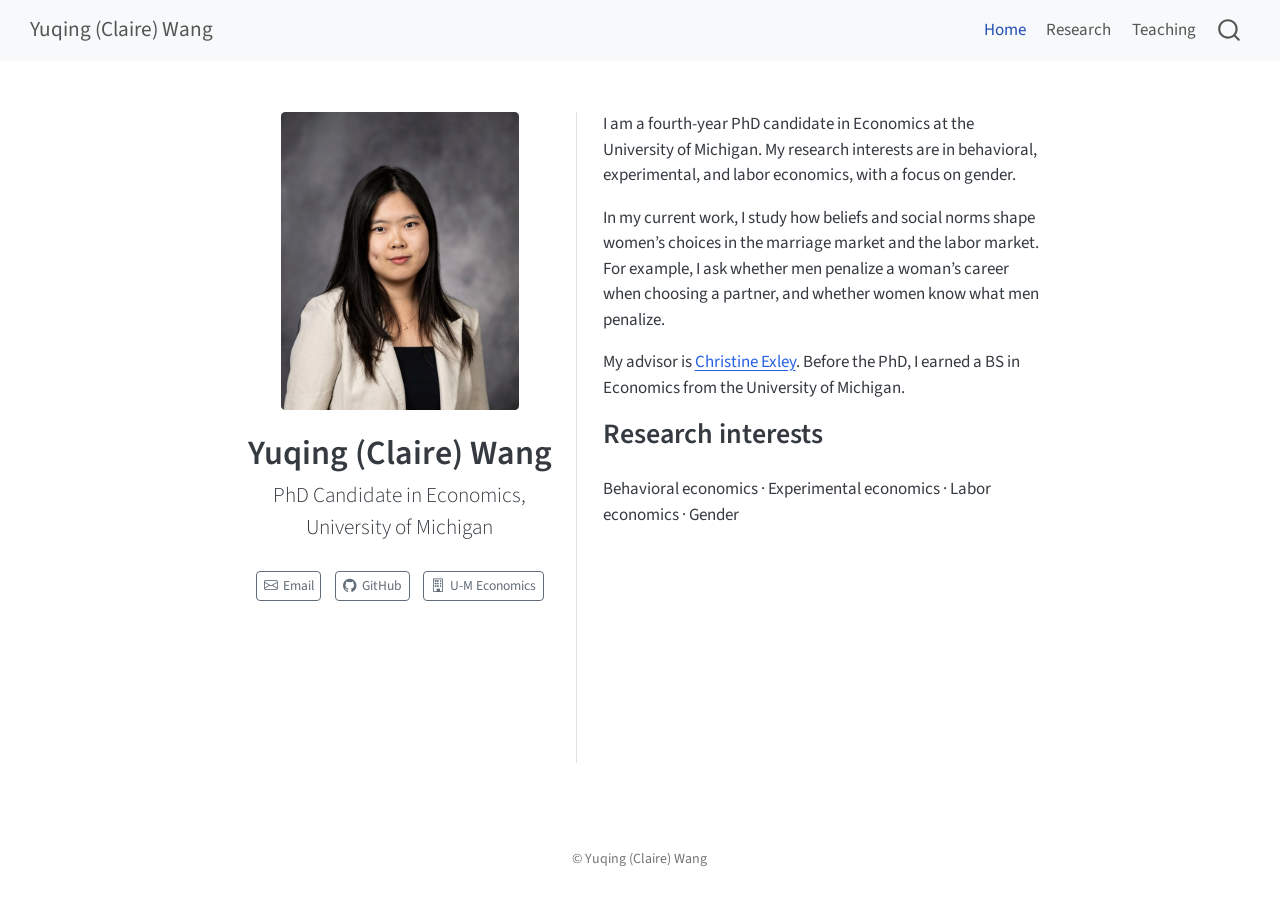
==== index.html @ 2bb02697 "Add files via upload" ====
<!DOCTYPE html>
<html xmlns="http://www.w3.org/1999/xhtml" lang="en" xml:lang="en"><head>

<meta charset="utf-8">
<meta name="generator" content="quarto-1.6.42">

<meta name="viewport" content="width=device-width, initial-scale=1.0, user-scalable=yes">


<title>Yuqing (Claire) Wang</title>
<style>
code{white-space: pre-wrap;}
span.smallcaps{font-variant: small-caps;}
div.columns{display: flex; gap: min(4vw, 1.5em);}
div.column{flex: auto; overflow-x: auto;}
div.hanging-indent{margin-left: 1.5em; text-indent: -1.5em;}
ul.task-list{list-style: none;}
ul.task-list li input[type="checkbox"] {
  width: 0.8em;
  margin: 0 0.8em 0.2em -1em; /* quarto-specific, see https://github.com/quarto-dev/quarto-cli/issues/4556 */ 
  vertical-align: middle;
}
</style>


<script src="site_libs/quarto-nav/quarto-nav.js"></script>
<script src="site_libs/quarto-nav/headroom.min.js"></script>
<script src="site_libs/clipboard/clipboard.min.js"></script>
<script src="site_libs/quarto-search/autocomplete.umd.js"></script>
<script src="site_libs/quarto-search/fuse.min.js"></script>
<script src="site_libs/quarto-search/quarto-search.js"></script>
<meta name="quarto:offset" content="./">
<script src="site_libs/quarto-html/quarto.js"></script>
<script src="site_libs/quarto-html/popper.min.js"></script>
<script src="site_libs/quarto-html/tippy.umd.min.js"></script>
<link href="site_libs/quarto-html/tippy.css" rel="stylesheet">
<link href="site_libs/quarto-html/quarto-syntax-highlighting-2f5df379a58b258e96c21c0638c20c03.css" rel="stylesheet" id="quarto-text-highlighting-styles">
<script src="site_libs/bootstrap/bootstrap.min.js"></script>
<link href="site_libs/bootstrap/bootstrap-icons.css" rel="stylesheet">
<link href="site_libs/bootstrap/bootstrap-cd44fd3e53c30198a9d5859ced34e4b1.min.css" rel="stylesheet" append-hash="true" id="quarto-bootstrap" data-mode="light">
<script id="quarto-search-options" type="application/json">{
  "location": "navbar",
  "copy-button": false,
  "collapse-after": 3,
  "panel-placement": "end",
  "type": "overlay",
  "limit": 50,
  "keyboard-shortcut": [
    "f",
    "/",
    "s"
  ],
  "show-item-context": false,
  "language": {
    "search-no-results-text": "No results",
    "search-matching-documents-text": "matching documents",
    "search-copy-link-title": "Copy link to search",
    "search-hide-matches-text": "Hide additional matches",
    "search-more-match-text": "more match in this document",
    "search-more-matches-text": "more matches in this document",
    "search-clear-button-title": "Clear",
    "search-text-placeholder": "",
    "search-detached-cancel-button-title": "Cancel",
    "search-submit-button-title": "Submit",
    "search-label": "Search"
  }
}</script>


<link rel="stylesheet" href="styles.css">
</head>

<body class="nav-fixed fullcontent">

<div id="quarto-search-results"></div>
  <header id="quarto-header" class="headroom fixed-top">
    <nav class="navbar navbar-expand-lg " data-bs-theme="dark">
      <div class="navbar-container container-fluid">
      <div class="navbar-brand-container mx-auto">
    <a class="navbar-brand" href="./index.html">
    <span class="navbar-title">Yuqing (Claire) Wang</span>
    </a>
  </div>
            <div id="quarto-search" class="" title="Search"></div>
          <button class="navbar-toggler" type="button" data-bs-toggle="collapse" data-bs-target="#navbarCollapse" aria-controls="navbarCollapse" role="menu" aria-expanded="false" aria-label="Toggle navigation" onclick="if (window.quartoToggleHeadroom) { window.quartoToggleHeadroom(); }">
  <span class="navbar-toggler-icon"></span>
</button>
          <div class="collapse navbar-collapse" id="navbarCollapse">
            <ul class="navbar-nav navbar-nav-scroll ms-auto">
  <li class="nav-item">
    <a class="nav-link active" href="./index.html" aria-current="page"> 
<span class="menu-text">Home</span></a>
  </li>  
  <li class="nav-item">
    <a class="nav-link" href="./research.html"> 
<span class="menu-text">Research</span></a>
  </li>  
  <li class="nav-item">
    <a class="nav-link" href="./teaching.html"> 
<span class="menu-text">Teaching</span></a>
  </li>  
</ul>
          </div> <!-- /navcollapse -->
            <div class="quarto-navbar-tools">
</div>
      </div> <!-- /container-fluid -->
    </nav>
</header>
<!-- content -->
<div id="quarto-content" class="quarto-container page-columns page-rows-contents page-layout-article page-navbar">
<!-- sidebar -->
<!-- margin-sidebar -->
    
<!-- main -->
<div class="quarto-about-trestles">
  <div class="about-entity">
    <img src="profile.jpg" class="about-image
  rounded " style="width: 14em;">
<header id="title-block-header" class="quarto-title-block default">
<div class="quarto-title">
<h1 class="title">Yuqing (Claire) Wang</h1>
<p class="subtitle lead">PhD Candidate in Economics, University of Michigan</p>
</div>
<div class="quarto-title-meta">
  </div>
</header>
    <div class="about-links">
  <a href="mailto:yuqinw@umich.edu" class="about-link" rel="" target="">
    <i class="bi bi-envelope"></i>
     <span class="about-link-text">Email</span>
  </a>
  <a href="https://github.com/yuqinwUM" class="about-link" rel="" target="">
    <i class="bi bi-github"></i>
     <span class="about-link-text">GitHub</span>
  </a>
  <a href="https://lsa.umich.edu/econ/people/phd-students/yuqinw.html" class="about-link" rel="" target="">
    <i class="bi bi-building"></i>
     <span class="about-link-text">U-M Economics</span>
  </a>
</div>
  </div>
  <div class="about-contents"><main class="content" id="quarto-document-content">
<p>I am a fourth-year PhD candidate in Economics at the University of Michigan. My research interests are in behavioral, experimental, and labor economics, with a focus on gender.</p>
<p>In my current work, I study how beliefs and social norms shape women’s choices in the marriage market and the labor market. For example, I ask whether men penalize a woman’s career when choosing a partner, and whether women know what men penalize.</p>
<p>My advisor is <a href="https://sites.google.com/site/clexley">Christine Exley</a>. Before the PhD, I earned a BS in Economics from the University of Michigan.</p>
<section id="research-interests" class="level2">
<h2 data-anchor-id="research-interests">Research interests</h2>
<p>Behavioral economics · Experimental economics · Labor economics · Gender</p>


</section>
</main></div>
</div>
 <!-- /main -->
<script id="quarto-html-after-body" type="application/javascript">
window.document.addEventListener("DOMContentLoaded", function (event) {
  const toggleBodyColorMode = (bsSheetEl) => {
    const mode = bsSheetEl.getAttribute("data-mode");
    const bodyEl = window.document.querySelector("body");
    if (mode === "dark") {
      bodyEl.classList.add("quarto-dark");
      bodyEl.classList.remove("quarto-light");
    } else {
      bodyEl.classList.add("quarto-light");
      bodyEl.classList.remove("quarto-dark");
    }
  }
  const toggleBodyColorPrimary = () => {
    const bsSheetEl = window.document.querySelector("link#quarto-bootstrap");
    if (bsSheetEl) {
      toggleBodyColorMode(bsSheetEl);
    }
  }
  toggleBodyColorPrimary();  
  const isCodeAnnotation = (el) => {
    for (const clz of el.classList) {
      if (clz.startsWith('code-annotation-')) {                     
        return true;
      }
    }
    return false;
  }
  const onCopySuccess = function(e) {
    // button target
    const button = e.trigger;
    // don't keep focus
    button.blur();
    // flash "checked"
    button.classList.add('code-copy-button-checked');
    var currentTitle = button.getAttribute("title");
    button.setAttribute("title", "Copied!");
    let tooltip;
    if (window.bootstrap) {
      button.setAttribute("data-bs-toggle", "tooltip");
      button.setAttribute("data-bs-placement", "left");
      button.setAttribute("data-bs-title", "Copied!");
      tooltip = new bootstrap.Tooltip(button, 
        { trigger: "manual", 
          customClass: "code-copy-button-tooltip",
          offset: [0, -8]});
      tooltip.show();    
    }
    setTimeout(function() {
      if (tooltip) {
        tooltip.hide();
        button.removeAttribute("data-bs-title");
        button.removeAttribute("data-bs-toggle");
        button.removeAttribute("data-bs-placement");
      }
      button.setAttribute("title", currentTitle);
      button.classList.remove('code-copy-button-checked');
    }, 1000);
    // clear code selection
    e.clearSelection();
  }
  const getTextToCopy = function(trigger) {
      const codeEl = trigger.previousElementSibling.cloneNode(true);
      for (const childEl of codeEl.children) {
        if (isCodeAnnotation(childEl)) {
          childEl.remove();
        }
      }
      return codeEl.innerText;
  }
  const clipboard = new window.ClipboardJS('.code-copy-button:not([data-in-quarto-modal])', {
    text: getTextToCopy
  });
  clipboard.on('success', onCopySuccess);
  if (window.document.getElementById('quarto-embedded-source-code-modal')) {
    const clipboardModal = new window.ClipboardJS('.code-copy-button[data-in-quarto-modal]', {
      text: getTextToCopy,
      container: window.document.getElementById('quarto-embedded-source-code-modal')
    });
    clipboardModal.on('success', onCopySuccess);
  }
    var localhostRegex = new RegExp(/^(?:http|https):\/\/localhost\:?[0-9]*\//);
    var mailtoRegex = new RegExp(/^mailto:/);
      var filterRegex = new RegExp("https:\/\/yuqinwum\.github\.io");
    var isInternal = (href) => {
        return filterRegex.test(href) || localhostRegex.test(href) || mailtoRegex.test(href);
    }
    // Inspect non-navigation links and adorn them if external
 	var links = window.document.querySelectorAll('a[href]:not(.nav-link):not(.navbar-brand):not(.toc-action):not(.sidebar-link):not(.sidebar-item-toggle):not(.pagination-link):not(.no-external):not([aria-hidden]):not(.dropdown-item):not(.quarto-navigation-tool):not(.about-link)');
    for (var i=0; i<links.length; i++) {
      const link = links[i];
      if (!isInternal(link.href)) {
        // undo the damage that might have been done by quarto-nav.js in the case of
        // links that we want to consider external
        if (link.dataset.originalHref !== undefined) {
          link.href = link.dataset.originalHref;
        }
      }
    }
  function tippyHover(el, contentFn, onTriggerFn, onUntriggerFn) {
    const config = {
      allowHTML: true,
      maxWidth: 500,
      delay: 100,
      arrow: false,
      appendTo: function(el) {
          return el.parentElement;
      },
      interactive: true,
      interactiveBorder: 10,
      theme: 'quarto',
      placement: 'bottom-start',
    };
    if (contentFn) {
      config.content = contentFn;
    }
    if (onTriggerFn) {
      config.onTrigger = onTriggerFn;
    }
    if (onUntriggerFn) {
      config.onUntrigger = onUntriggerFn;
    }
    window.tippy(el, config); 
  }
  const noterefs = window.document.querySelectorAll('a[role="doc-noteref"]');
  for (var i=0; i<noterefs.length; i++) {
    const ref = noterefs[i];
    tippyHover(ref, function() {
      // use id or data attribute instead here
      let href = ref.getAttribute('data-footnote-href') || ref.getAttribute('href');
      try { href = new URL(href).hash; } catch {}
      const id = href.replace(/^#\/?/, "");
      const note = window.document.getElementById(id);
      if (note) {
        return note.innerHTML;
      } else {
        return "";
      }
    });
  }
  const xrefs = window.document.querySelectorAll('a.quarto-xref');
  const processXRef = (id, note) => {
    // Strip column container classes
    const stripColumnClz = (el) => {
      el.classList.remove("page-full", "page-columns");
      if (el.children) {
        for (const child of el.children) {
          stripColumnClz(child);
        }
      }
    }
    stripColumnClz(note)
    if (id === null || id.startsWith('sec-')) {
      // Special case sections, only their first couple elements
      const container = document.createElement("div");
      if (note.children && note.children.length > 2) {
        container.appendChild(note.children[0].cloneNode(true));
        for (let i = 1; i < note.children.length; i++) {
          const child = note.children[i];
          if (child.tagName === "P" && child.innerText === "") {
            continue;
          } else {
            container.appendChild(child.cloneNode(true));
            break;
          }
        }
        if (window.Quarto?.typesetMath) {
          window.Quarto.typesetMath(container);
        }
        return container.innerHTML
      } else {
        if (window.Quarto?.typesetMath) {
          window.Quarto.typesetMath(note);
        }
        return note.innerHTML;
      }
    } else {
      // Remove any anchor links if they are present
      const anchorLink = note.querySelector('a.anchorjs-link');
      if (anchorLink) {
        anchorLink.remove();
      }
      if (window.Quarto?.typesetMath) {
        window.Quarto.typesetMath(note);
      }
      if (note.classList.contains("callout")) {
        return note.outerHTML;
      } else {
        return note.innerHTML;
      }
    }
  }
  for (var i=0; i<xrefs.length; i++) {
    const xref = xrefs[i];
    tippyHover(xref, undefined, function(instance) {
      instance.disable();
      let url = xref.getAttribute('href');
      let hash = undefined; 
      if (url.startsWith('#')) {
        hash = url;
      } else {
        try { hash = new URL(url).hash; } catch {}
      }
      if (hash) {
        const id = hash.replace(/^#\/?/, "");
        const note = window.document.getElementById(id);
        if (note !== null) {
          try {
            const html = processXRef(id, note.cloneNode(true));
            instance.setContent(html);
          } finally {
            instance.enable();
            instance.show();
          }
        } else {
          // See if we can fetch this
          fetch(url.split('#')[0])
          .then(res => res.text())
          .then(html => {
            const parser = new DOMParser();
            const htmlDoc = parser.parseFromString(html, "text/html");
            const note = htmlDoc.getElementById(id);
            if (note !== null) {
              const html = processXRef(id, note);
              instance.setContent(html);
            } 
          }).finally(() => {
            instance.enable();
            instance.show();
          });
        }
      } else {
        // See if we can fetch a full url (with no hash to target)
        // This is a special case and we should probably do some content thinning / targeting
        fetch(url)
        .then(res => res.text())
        .then(html => {
          const parser = new DOMParser();
          const htmlDoc = parser.parseFromString(html, "text/html");
          const note = htmlDoc.querySelector('main.content');
          if (note !== null) {
            // This should only happen for chapter cross references
            // (since there is no id in the URL)
            // remove the first header
            if (note.children.length > 0 && note.children[0].tagName === "HEADER") {
              note.children[0].remove();
            }
            const html = processXRef(null, note);
            instance.setContent(html);
          } 
        }).finally(() => {
          instance.enable();
          instance.show();
        });
      }
    }, function(instance) {
    });
  }
      let selectedAnnoteEl;
      const selectorForAnnotation = ( cell, annotation) => {
        let cellAttr = 'data-code-cell="' + cell + '"';
        let lineAttr = 'data-code-annotation="' +  annotation + '"';
        const selector = 'span[' + cellAttr + '][' + lineAttr + ']';
        return selector;
      }
      const selectCodeLines = (annoteEl) => {
        const doc = window.document;
        const targetCell = annoteEl.getAttribute("data-target-cell");
        const targetAnnotation = annoteEl.getAttribute("data-target-annotation");
        const annoteSpan = window.document.querySelector(selectorForAnnotation(targetCell, targetAnnotation));
        const lines = annoteSpan.getAttribute("data-code-lines").split(",");
        const lineIds = lines.map((line) => {
          return targetCell + "-" + line;
        })
        let top = null;
        let height = null;
        let parent = null;
        if (lineIds.length > 0) {
            //compute the position of the single el (top and bottom and make a div)
            const el = window.document.getElementById(lineIds[0]);
            top = el.offsetTop;
            height = el.offsetHeight;
            parent = el.parentElement.parentElement;
          if (lineIds.length > 1) {
            const lastEl = window.document.getElementById(lineIds[lineIds.length - 1]);
            const bottom = lastEl.offsetTop + lastEl.offsetHeight;
            height = bottom - top;
          }
          if (top !== null && height !== null && parent !== null) {
            // cook up a div (if necessary) and position it 
            let div = window.document.getElementById("code-annotation-line-highlight");
            if (div === null) {
              div = window.document.createElement("div");
              div.setAttribute("id", "code-annotation-line-highlight");
              div.style.position = 'absolute';
              parent.appendChild(div);
            }
            div.style.top = top - 2 + "px";
            div.style.height = height + 4 + "px";
            div.style.left = 0;
            let gutterDiv = window.document.getElementById("code-annotation-line-highlight-gutter");
            if (gutterDiv === null) {
              gutterDiv = window.document.createElement("div");
              gutterDiv.setAttribute("id", "code-annotation-line-highlight-gutter");
              gutterDiv.style.position = 'absolute';
              const codeCell = window.document.getElementById(targetCell);
              const gutter = codeCell.querySelector('.code-annotation-gutter');
              gutter.appendChild(gutterDiv);
            }
            gutterDiv.style.top = top - 2 + "px";
            gutterDiv.style.height = height + 4 + "px";
          }
          selectedAnnoteEl = annoteEl;
        }
      };
      const unselectCodeLines = () => {
        const elementsIds = ["code-annotation-line-highlight", "code-annotation-line-highlight-gutter"];
        elementsIds.forEach((elId) => {
          const div = window.document.getElementById(elId);
          if (div) {
            div.remove();
          }
        });
        selectedAnnoteEl = undefined;
      };
        // Handle positioning of the toggle
    window.addEventListener(
      "resize",
      throttle(() => {
        elRect = undefined;
        if (selectedAnnoteEl) {
          selectCodeLines(selectedAnnoteEl);
        }
      }, 10)
    );
    function throttle(fn, ms) {
    let throttle = false;
    let timer;
      return (...args) => {
        if(!throttle) { // first call gets through
            fn.apply(this, args);
            throttle = true;
        } else { // all the others get throttled
            if(timer) clearTimeout(timer); // cancel #2
            timer = setTimeout(() => {
              fn.apply(this, args);
              timer = throttle = false;
            }, ms);
        }
      };
    }
      // Attach click handler to the DT
      const annoteDls = window.document.querySelectorAll('dt[data-target-cell]');
      for (const annoteDlNode of annoteDls) {
        annoteDlNode.addEventListener('click', (event) => {
          const clickedEl = event.target;
          if (clickedEl !== selectedAnnoteEl) {
            unselectCodeLines();
            const activeEl = window.document.querySelector('dt[data-target-cell].code-annotation-active');
            if (activeEl) {
              activeEl.classList.remove('code-annotation-active');
            }
            selectCodeLines(clickedEl);
            clickedEl.classList.add('code-annotation-active');
          } else {
            // Unselect the line
            unselectCodeLines();
            clickedEl.classList.remove('code-annotation-active');
          }
        });
      }
  const findCites = (el) => {
    const parentEl = el.parentElement;
    if (parentEl) {
      const cites = parentEl.dataset.cites;
      if (cites) {
        return {
          el,
          cites: cites.split(' ')
        };
      } else {
        return findCites(el.parentElement)
      }
    } else {
      return undefined;
    }
  };
  var bibliorefs = window.document.querySelectorAll('a[role="doc-biblioref"]');
  for (var i=0; i<bibliorefs.length; i++) {
    const ref = bibliorefs[i];
    const citeInfo = findCites(ref);
    if (citeInfo) {
      tippyHover(citeInfo.el, function() {
        var popup = window.document.createElement('div');
        citeInfo.cites.forEach(function(cite) {
          var citeDiv = window.document.createElement('div');
          citeDiv.classList.add('hanging-indent');
          citeDiv.classList.add('csl-entry');
          var biblioDiv = window.document.getElementById('ref-' + cite);
          if (biblioDiv) {
            citeDiv.innerHTML = biblioDiv.innerHTML;
          }
          popup.appendChild(citeDiv);
        });
        return popup.innerHTML;
      });
    }
  }
});
</script>
</div> <!-- /content -->
<footer class="footer">
  <div class="nav-footer">
    <div class="nav-footer-left">
      &nbsp;
    </div>   
    <div class="nav-footer-center">
<p>© Yuqing (Claire) Wang</p>
</div>
    <div class="nav-footer-right">
      &nbsp;
    </div>
  </div>
</footer>




</body></html>
---- site_libs/quarto-html/tippy.css ----
.tippy-box[data-animation=fade][data-state=hidden]{opacity:0}[data-tippy-root]{max-width:calc(100vw - 10px)}.tippy-box{position:relative;background-color:#333;color:#fff;border-radius:4px;font-size:14px;line-height:1.4;white-space:normal;outline:0;transition-property:transform,visibility,opacity}.tippy-box[data-placement^=top]>.tippy-arrow{bottom:0}.tippy-box[data-placement^=top]>.tippy-arrow:before{bottom:-7px;left:0;border-width:8px 8px 0;border-top-color:initial;transform-origin:center top}.tippy-box[data-placement^=bottom]>.tippy-arrow{top:0}.tippy-box[data-placement^=bottom]>.tippy-arrow:before{top:-7px;left:0;border-width:0 8px 8px;border-bottom-color:initial;transform-origin:center bottom}.tippy-box[data-placement^=left]>.tippy-arrow{right:0}.tippy-box[data-placement^=left]>.tippy-arrow:before{border-width:8px 0 8px 8px;border-left-color:initial;right:-7px;transform-origin:center left}.tippy-box[data-placement^=right]>.tippy-arrow{left:0}.tippy-box[data-placement^=right]>.tippy-arrow:before{left:-7px;border-width:8px 8px 8px 0;border-right-color:initial;transform-origin:center right}.tippy-box[data-inertia][data-state=visible]{transition-timing-function:cubic-bezier(.54,1.5,.38,1.11)}.tippy-arrow{width:16px;height:16px;color:#333}.tippy-arrow:before{content:"";position:absolute;border-color:transparent;border-style:solid}.tippy-content{position:relative;padding:5px 9px;z-index:1}
---- site_libs/quarto-html/quarto-syntax-highlighting-2f5df379a58b258e96c21c0638c20c03.css ----
/* quarto syntax highlight colors */
:root {
  --quarto-hl-ot-color: #003B4F;
  --quarto-hl-at-color: #657422;
  --quarto-hl-ss-color: #20794D;
  --quarto-hl-an-color: #5E5E5E;
  --quarto-hl-fu-color: #4758AB;
  --quarto-hl-st-color: #20794D;
  --quarto-hl-cf-color: #003B4F;
  --quarto-hl-op-color: #5E5E5E;
  --quarto-hl-er-color: #AD0000;
  --quarto-hl-bn-color: #AD0000;
  --quarto-hl-al-color: #AD0000;
  --quarto-hl-va-color: #111111;
  --quarto-hl-bu-color: inherit;
  --quarto-hl-ex-color: inherit;
  --quarto-hl-pp-color: #AD0000;
  --quarto-hl-in-color: #5E5E5E;
  --quarto-hl-vs-color: #20794D;
  --quarto-hl-wa-color: #5E5E5E;
  --quarto-hl-do-color: #5E5E5E;
  --quarto-hl-im-color: #00769E;
  --quarto-hl-ch-color: #20794D;
  --quarto-hl-dt-color: #AD0000;
  --quarto-hl-fl-color: #AD0000;
  --quarto-hl-co-color: #5E5E5E;
  --quarto-hl-cv-color: #5E5E5E;
  --quarto-hl-cn-color: #8f5902;
  --quarto-hl-sc-color: #5E5E5E;
  --quarto-hl-dv-color: #AD0000;
  --quarto-hl-kw-color: #003B4F;
}

/* other quarto variables */
:root {
  --quarto-font-monospace: SFMono-Regular, Menlo, Monaco, Consolas, "Liberation Mono", "Courier New", monospace;
}

pre > code.sourceCode > span {
  color: #003B4F;
}

code span {
  color: #003B4F;
}

code.sourceCode > span {
  color: #003B4F;
}

div.sourceCode,
div.sourceCode pre.sourceCode {
  color: #003B4F;
}

code span.ot {
  color: #003B4F;
  font-style: inherit;
}

code span.at {
  color: #657422;
  font-style: inherit;
}

code span.ss {
  color: #20794D;
  font-style: inherit;
}

code span.an {
  color: #5E5E5E;
  font-style: inherit;
}

code span.fu {
  color: #4758AB;
  font-style: inherit;
}

code span.st {
  color: #20794D;
  font-style: inherit;
}

code span.cf {
  color: #003B4F;
  font-weight: bold;
  font-style: inherit;
}

code span.op {
  color: #5E5E5E;
  font-style: inherit;
}

code span.er {
  color: #AD0000;
  font-style: inherit;
}

code span.bn {
  color: #AD0000;
  font-style: inherit;
}

code span.al {
  color: #AD0000;
  font-style: inherit;
}

code span.va {
  color: #111111;
  font-style: inherit;
}

code span.bu {
  font-style: inherit;
}

code span.ex {
  font-style: inherit;
}

code span.pp {
  color: #AD0000;
  font-style: inherit;
}

code span.in {
  color: #5E5E5E;
  font-style: inherit;
}

code span.vs {
  color: #20794D;
  font-style: inherit;
}

code span.wa {
  color: #5E5E5E;
  font-style: italic;
}

code span.do {
  color: #5E5E5E;
  font-style: italic;
}

code span.im {
  color: #00769E;
  font-style: inherit;
}

code span.ch {
  color: #20794D;
  font-style: inherit;
}

code span.dt {
  color: #AD0000;
  font-style: inherit;
}

code span.fl {
  color: #AD0000;
  font-style: inherit;
}

code span.co {
  color: #5E5E5E;
  font-style: inherit;
}

code span.cv {
  color: #5E5E5E;
  font-style: italic;
}

code span.cn {
  color: #8f5902;
  font-style: inherit;
}

code span.sc {
  color: #5E5E5E;
  font-style: inherit;
}

code span.dv {
  color: #AD0000;
  font-style: inherit;
}

code span.kw {
  color: #003B4F;
  font-weight: bold;
  font-style: inherit;
}

.prevent-inlining {
  content: "</";
}

/*# sourceMappingURL=35eb38a806ee71ea6d2563be2308c832.css.map */
---- styles.css ----
.about-entity .about-link { font-size: 0.95rem; }
.project-title { font-weight: 600; margin-bottom: 0.1rem; }
.project-meta { color: #6c757d; font-size: 0.95rem; margin-bottom: 0.35rem; }
.project { margin-bottom: 1.4rem; }
h2 { margin-top: 1.6rem; }
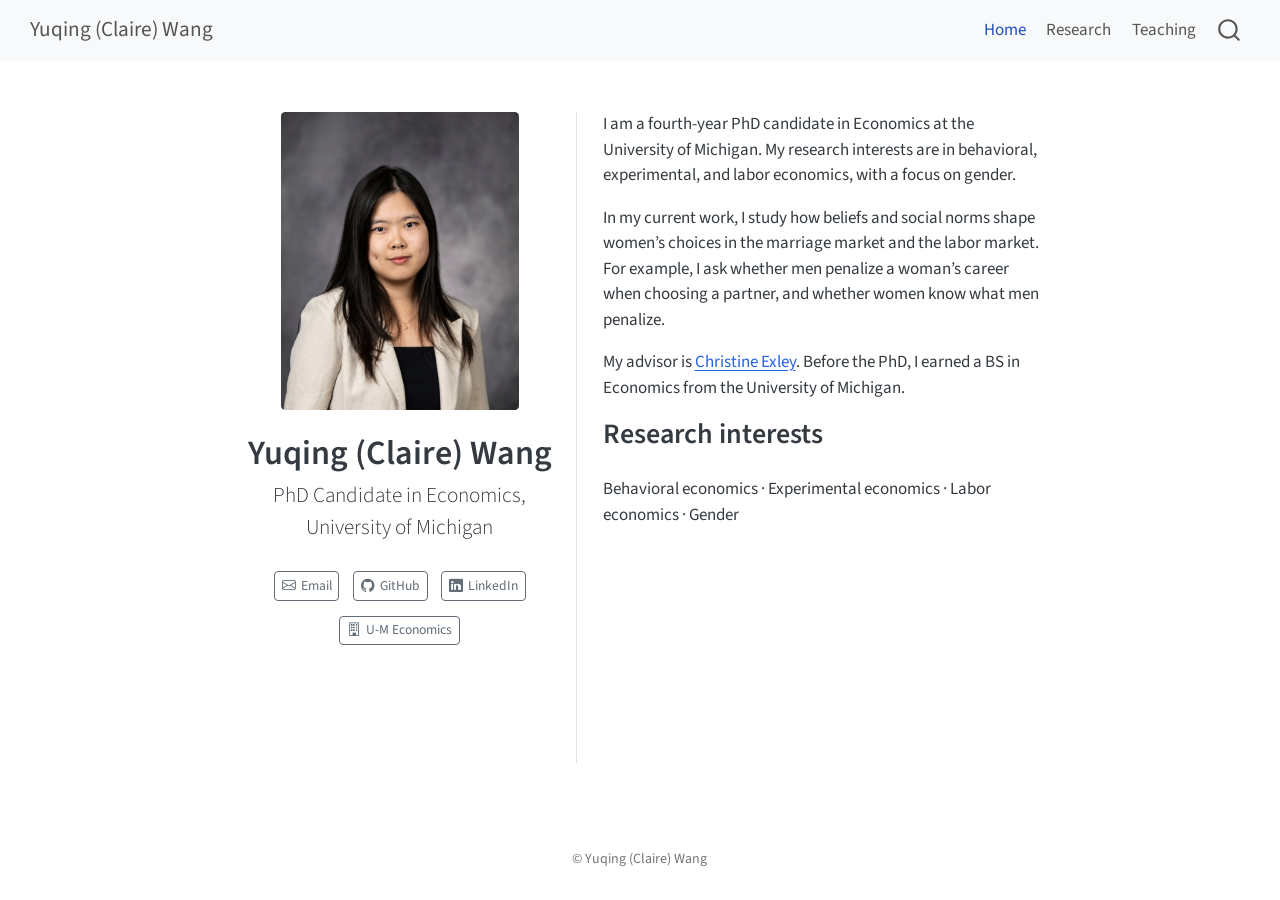
==== commit 227fe3e8: "Add files via upload" ====
--- a/index.html
+++ b/index.html
@@ -133,6 +133,10 @@
     <i class="bi bi-github"></i>
      <span class="about-link-text">GitHub</span>
   </a>
+  <a href="https://www.linkedin.com/in/yuqing-wang-47909522b/" class="about-link" rel="" target="">
+    <i class="bi bi-linkedin"></i>
+     <span class="about-link-text">LinkedIn</span>
+  </a>
   <a href="https://lsa.umich.edu/econ/people/phd-students/yuqinw.html" class="about-link" rel="" target="">
     <i class="bi bi-building"></i>
      <span class="about-link-text">U-M Economics</span>
--- a/styles.css
+++ b/styles.css
@@ -3,3 +3,6 @@
 .project-meta { color: #6c757d; font-size: 0.95rem; margin-bottom: 0.35rem; }
 .project { margin-bottom: 1.4rem; }
 h2 { margin-top: 1.6rem; }
+.project-title a { text-decoration: none; }
+.project-title a:hover { text-decoration: underline; }
+.project-title a { font-weight: 600; }
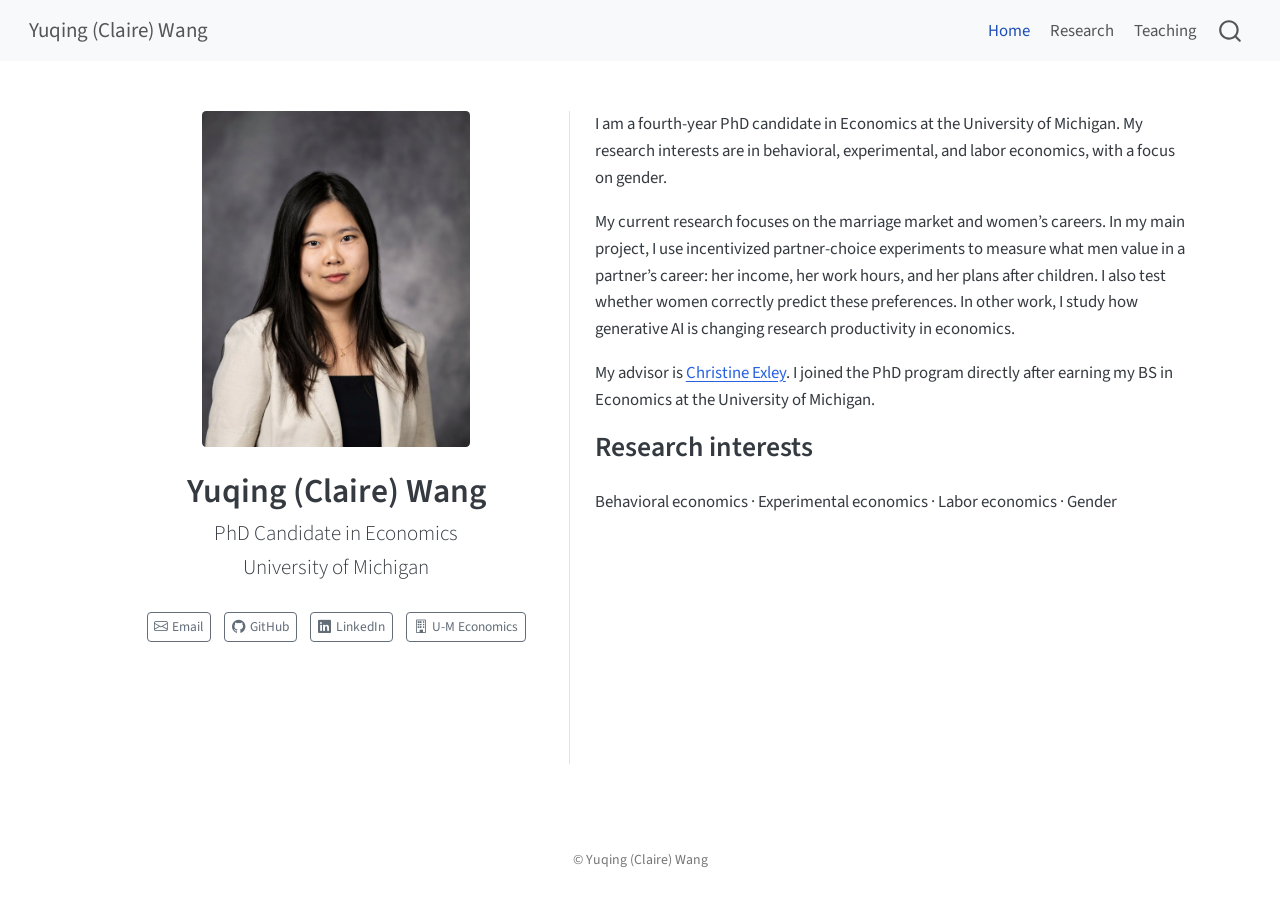
==== commit fb88004a: "Add files via upload" ====
--- a/index.html
+++ b/index.html
@@ -37,7 +37,7 @@
 <link href="site_libs/quarto-html/quarto-syntax-highlighting-2f5df379a58b258e96c21c0638c20c03.css" rel="stylesheet" id="quarto-text-highlighting-styles">
 <script src="site_libs/bootstrap/bootstrap.min.js"></script>
 <link href="site_libs/bootstrap/bootstrap-icons.css" rel="stylesheet">
-<link href="site_libs/bootstrap/bootstrap-cd44fd3e53c30198a9d5859ced34e4b1.min.css" rel="stylesheet" append-hash="true" id="quarto-bootstrap" data-mode="light">
+<link href="site_libs/bootstrap/bootstrap-713c9da3a0dee1e52450f5f00c6735f5.min.css" rel="stylesheet" append-hash="true" id="quarto-bootstrap" data-mode="light">
 <script id="quarto-search-options" type="application/json">{
   "location": "navbar",
   "copy-button": false,
@@ -115,11 +115,11 @@
 <div class="quarto-about-trestles">
   <div class="about-entity">
     <img src="profile.jpg" class="about-image
-  rounded " style="width: 14em;">
+  rounded " style="width: 16em;">
 <header id="title-block-header" class="quarto-title-block default">
 <div class="quarto-title">
 <h1 class="title">Yuqing (Claire) Wang</h1>
-<p class="subtitle lead">PhD Candidate in Economics, University of Michigan</p>
+<p class="subtitle lead">PhD Candidate in Economics<br>University of Michigan</p>
 </div>
 <div class="quarto-title-meta">
   </div>
@@ -145,8 +145,8 @@
   </div>
   <div class="about-contents"><main class="content" id="quarto-document-content">
 <p>I am a fourth-year PhD candidate in Economics at the University of Michigan. My research interests are in behavioral, experimental, and labor economics, with a focus on gender.</p>
-<p>In my current work, I study how beliefs and social norms shape women’s choices in the marriage market and the labor market. For example, I ask whether men penalize a woman’s career when choosing a partner, and whether women know what men penalize.</p>
-<p>My advisor is <a href="https://sites.google.com/site/clexley">Christine Exley</a>. Before the PhD, I earned a BS in Economics from the University of Michigan.</p>
+<p>My current research focuses on the marriage market and women’s careers. In my main project, I use incentivized partner-choice experiments to measure what men value in a partner’s career: her income, her work hours, and her plans after children. I also test whether women correctly predict these preferences. In other work, I study how generative AI is changing research productivity in economics.</p>
+<p>My advisor is <a href="https://sites.google.com/site/clexley">Christine Exley</a>. I joined the PhD program directly after earning my BS in Economics at the University of Michigan.</p>
 <section id="research-interests" class="level2">
 <h2 data-anchor-id="research-interests">Research interests</h2>
 <p>Behavioral economics · Experimental economics · Labor economics · Gender</p>
--- a/styles.css
+++ b/styles.css
@@ -6,3 +6,6 @@
 .project-title a { text-decoration: none; }
 .project-title a:hover { text-decoration: underline; }
 .project-title a { font-weight: 600; }
+/* more breathing room on the about page */
+.about-entity { padding-right: 2.5rem; }
+.about-contents { padding-left: 2.5rem; }
